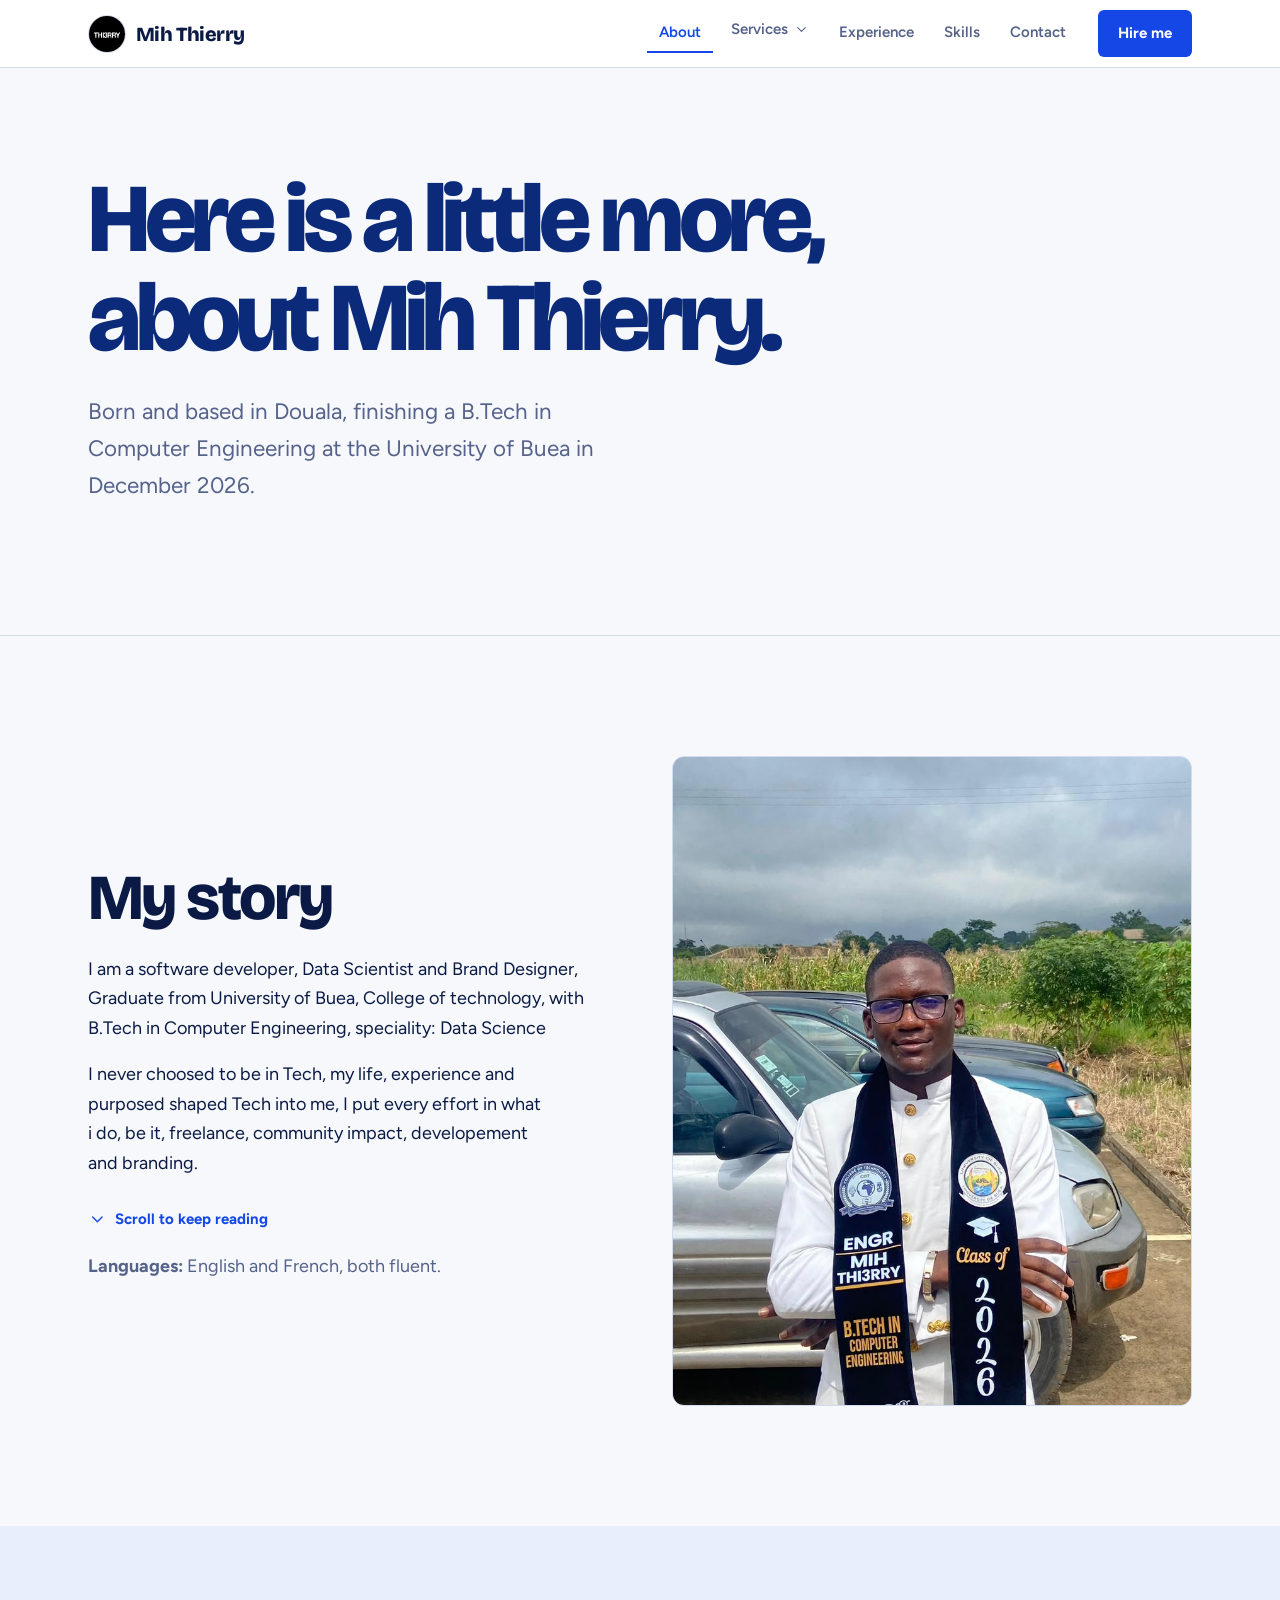
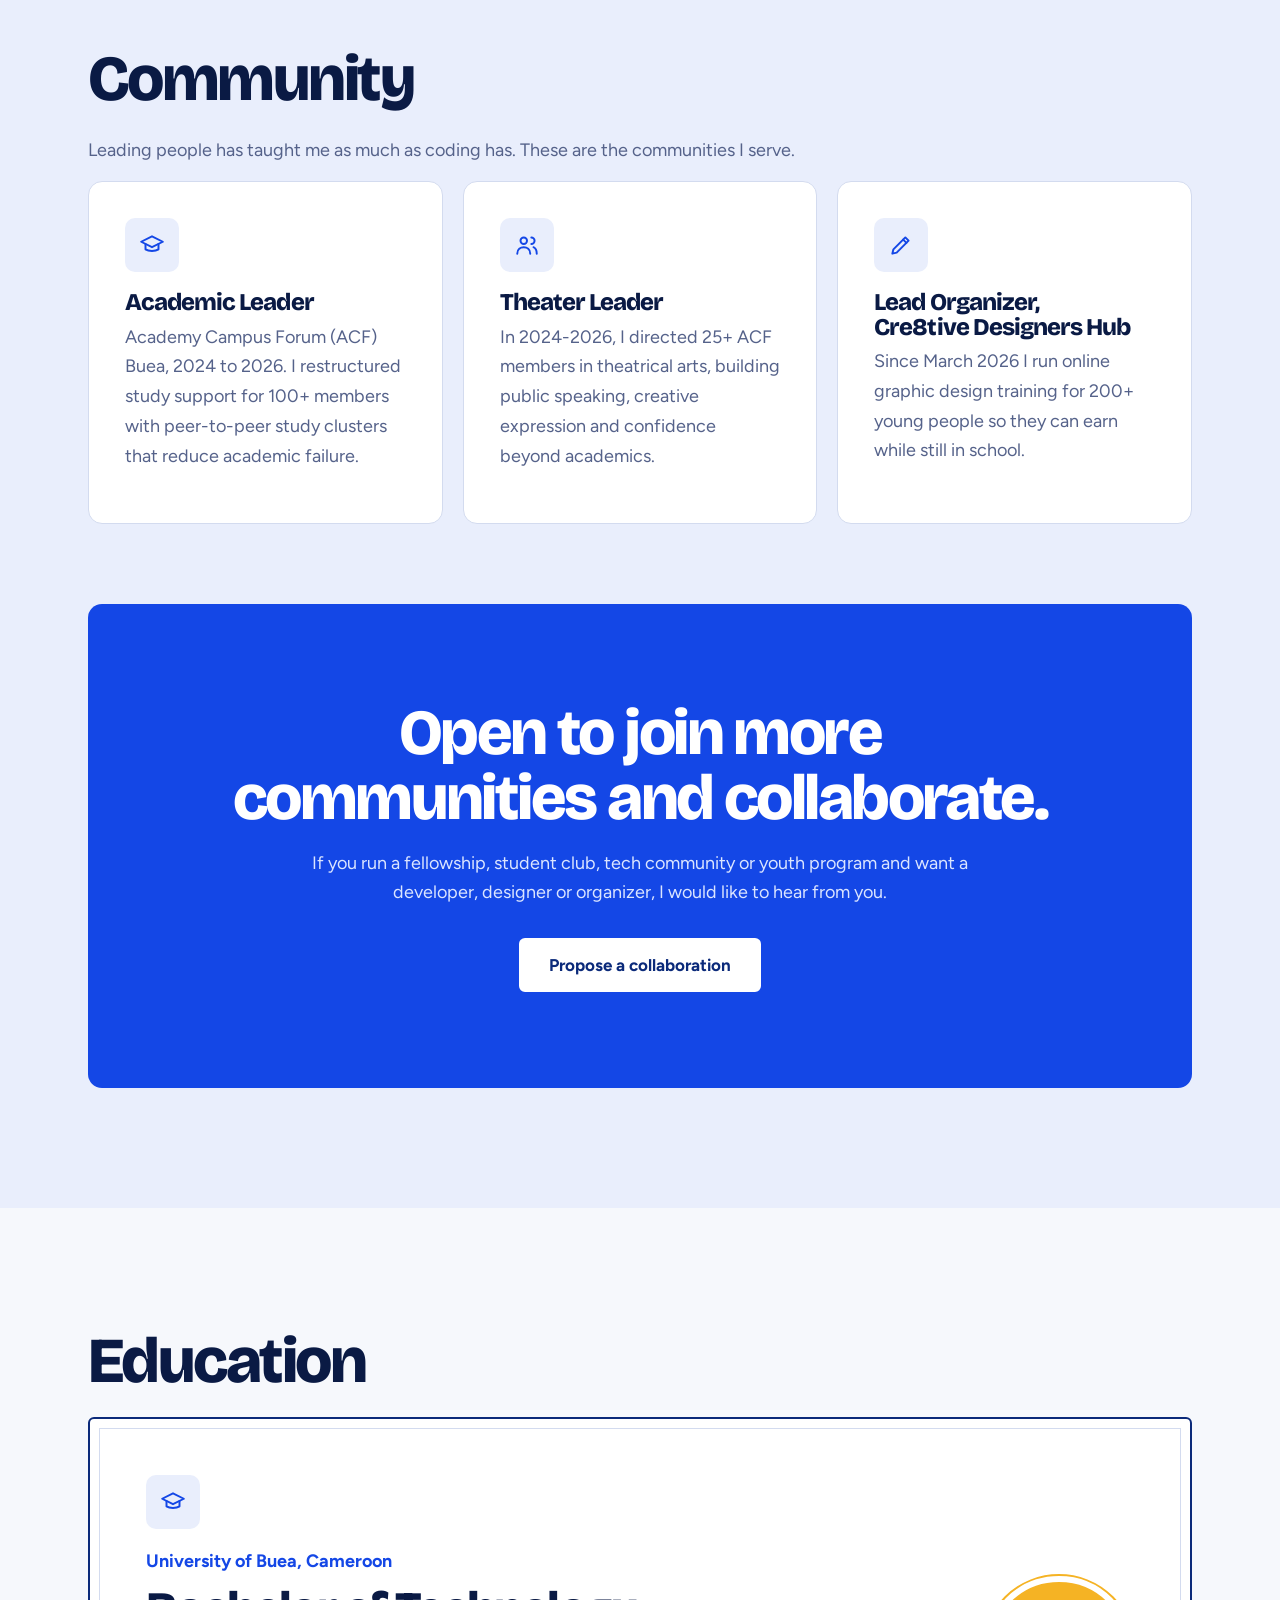
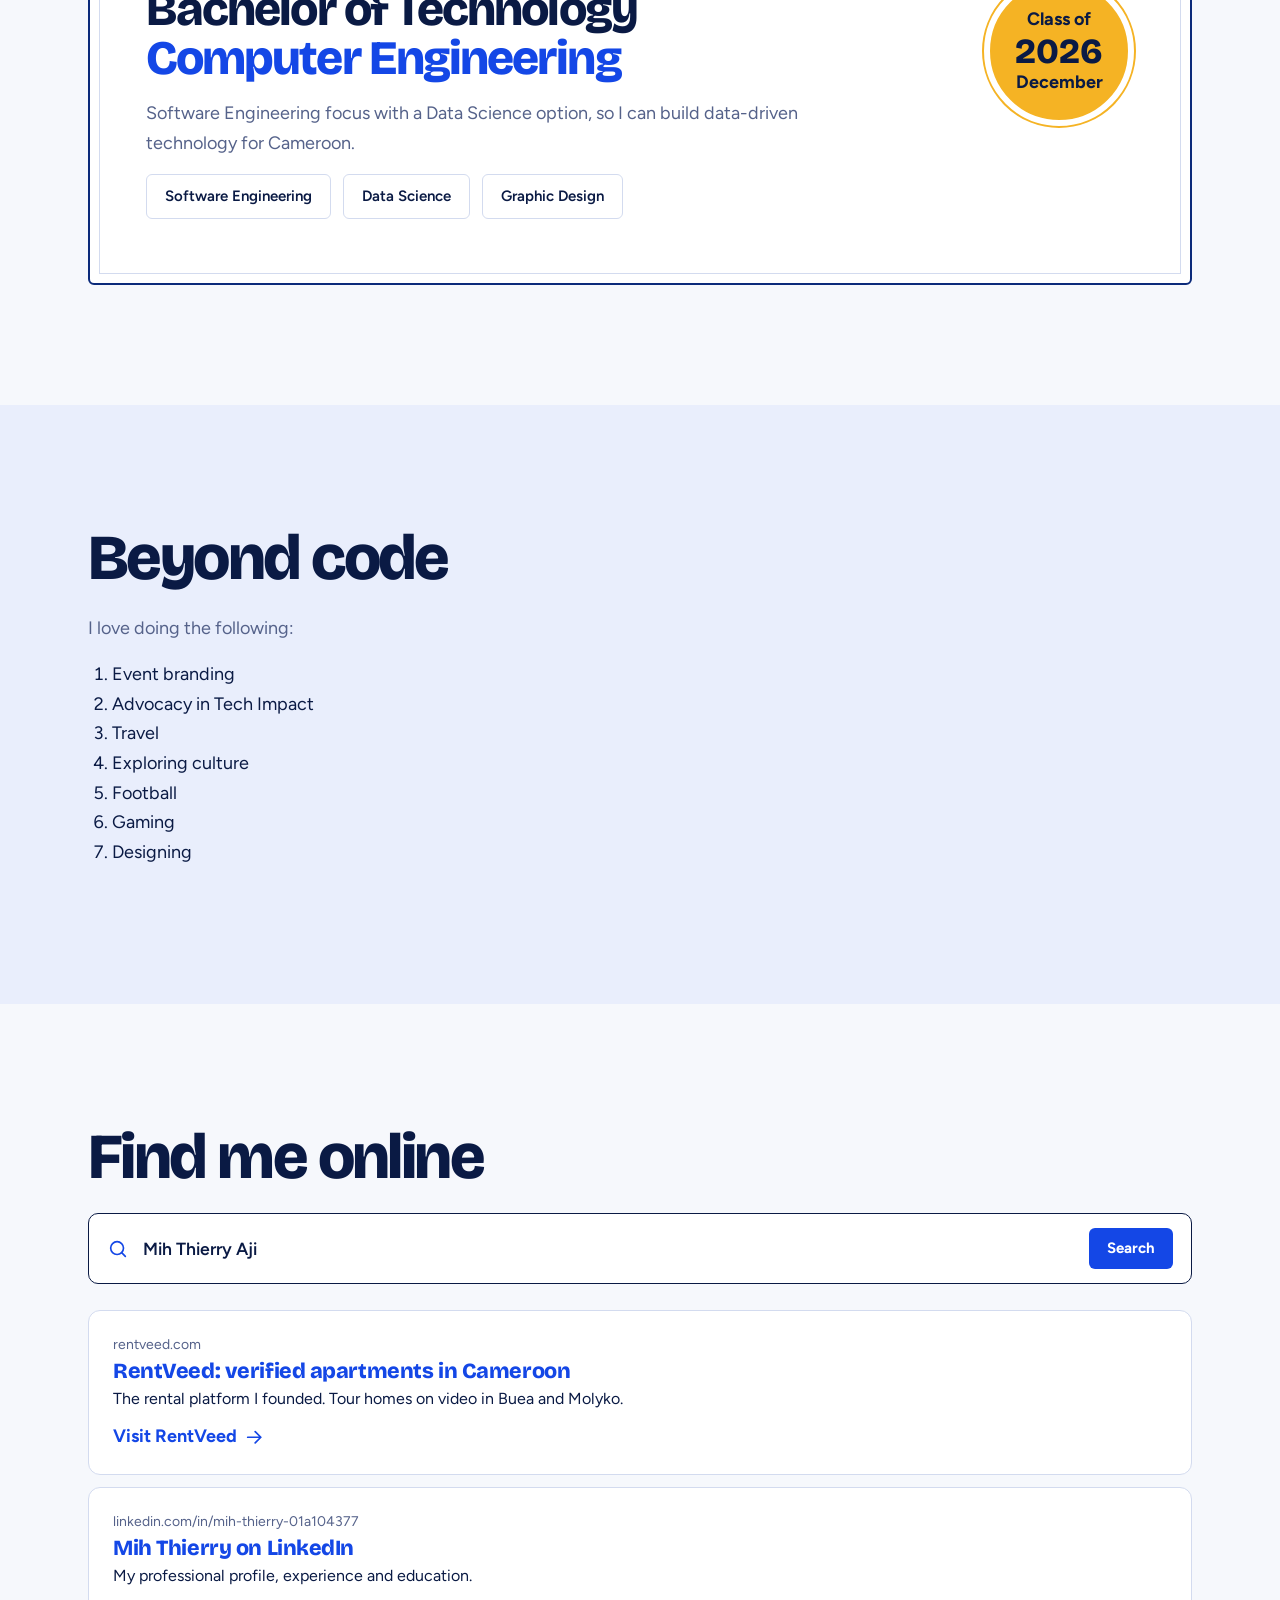
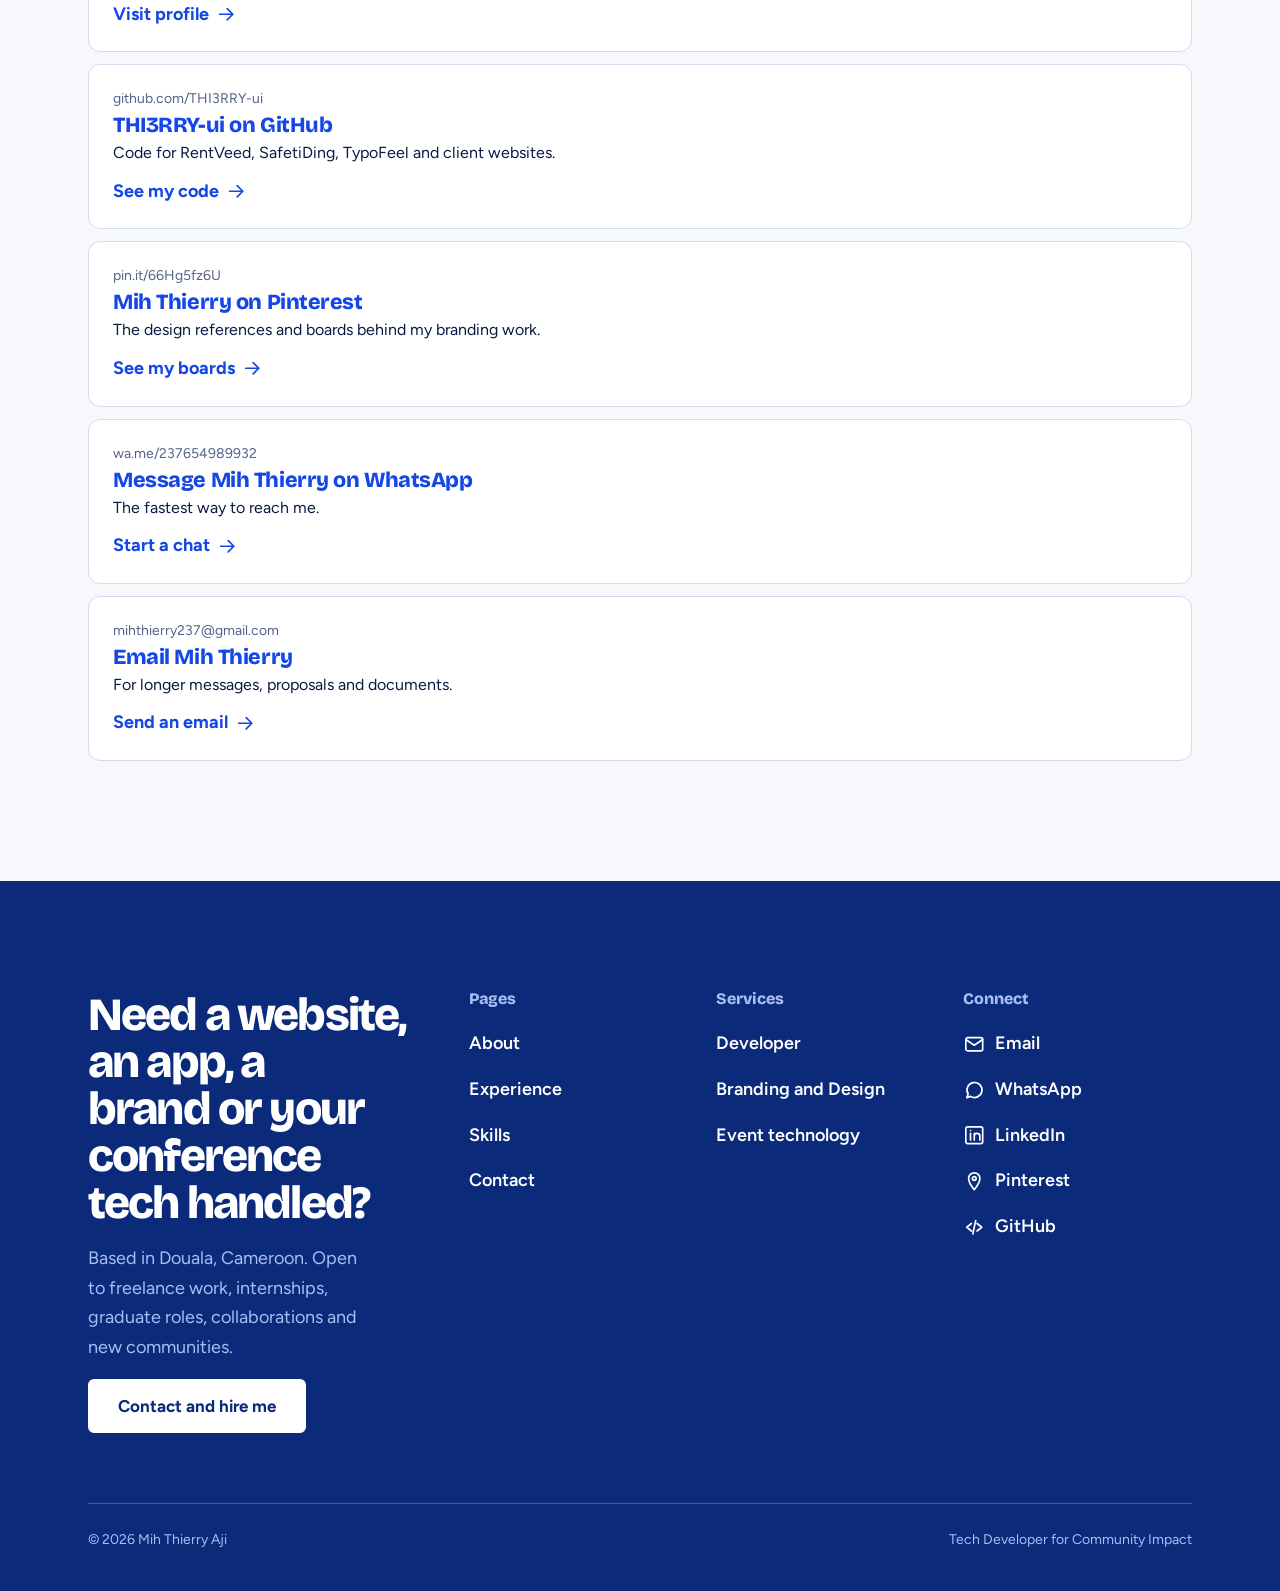
==== about.html @ f226b938 "Initial portfolio" ====
<!doctype html>
<html lang="en">
  <head>
    <meta charset="utf-8" />
    <meta name="viewport" content="width=device-width,initial-scale=1" />
    <title>About | Mih Thierry</title>
    <meta
      name="description"
      content="Software developer and Data Science graduate in Douala, Cameroon, building apps, AI and design for local problems."
    />
    <link rel="preconnect" href="https://fonts.googleapis.com" />
    <link rel="preconnect" href="https://fonts.gstatic.com" crossorigin />
    <link
      href="https://fonts.googleapis.com/css2?family=Bricolage+Grotesque:opsz,wght@12..96,800&family=Figtree:wght@400;500;600;700&display=swap"
      rel="stylesheet"
    />
    <script>
      function fb(i) {
        var k = +(i.dataset.k || 0),
          X = ["png", "webp", "jpeg"];
        if (k < 3) {
          i.dataset.k = k + 1;
          i.src = i.src.replace(/\.[a-z]+$/i, "." + X[k]);
        } else i.remove();
      }
    </script>
    <link rel="stylesheet" href="css/style.css" />
  </head>
  <body data-page="about">
    <div id="site-header"></div>
    <main>
      <header class="hero s">
        <div class="w">
          <h1>Here is a little more, about Mih Thierry.</h1>
          <p>
            Born and based in Douala, finishing a B.Tech in Computer Engineering at the University
            of Buea in December 2026.
          </p>
        </div>
      </header>
      <section id="story">
        <div class="w two">
          <div>
            <h2>My story</h2>
            <div class="story">
              <p>
                I am a software developer, Data Scientist and Brand Designer, Graduate from University of Buea,
                College of technology, with B.Tech in Computer Engineering, speciality: Data Science
              </p>
              <p>
                I never choosed to be in Tech, my life, experience and purposed shaped Tech into me, I put every effort in what i do,
                be it, freelance, community impact, developement and branding.
              </p>
              <p>
                Ive worked closely with companies for freelancing like Lion Force Investment Company, Africsis, Zepstra etc, and 
                this companies have shaped my experience in the fields i operate in.
              </p>
              <p>
                Outside code, I build impact, and help communities be better
              </p>
            </div>
            <div class="hint" id="storyHint">
              <svg class="ic" aria-hidden="true"><use href="#i-down" /></svg>
              Scroll to keep reading
            </div>
            <p style="margin-top: 20px">
              <b>Languages:</b>
              English and French, both fluent.
            </p>
          </div>
          <figure class="fig t" data-alt="Portrait of Thierry">
            <img src="images/about-portrait.jpg" alt="Portrait of Thierry" onerror="fb(this)" />
          </figure>
        </div>
      </section>
      <section id="community" class="grey">
        <div class="w">
          <h2>Community</h2>
          <p>
            Leading people has taught me as much as coding has. These are the communities I serve.
          </p>
          <div class="cards">
            <div class="card">
              <span class="ib">
                <svg class="ic" aria-hidden="true"><use href="#i-cap" /></svg>
              </span>
              <h3>Academic Leader</h3>
              <p>
                Academy Campus Forum (ACF) Buea, 2024 to 2026. I restructured study support for 100+
                members with peer-to-peer study clusters that reduce academic failure.
              </p>
            </div>
            <div class="card">
              <span class="ib">
                <svg class="ic" aria-hidden="true"><use href="#i-users" /></svg>
              </span>
              <h3>Theater Leader</h3>
              <p>
                In 2024-2026, I directed 25+ ACF members in theatrical arts, building public speaking, creative
                expression and confidence beyond academics.
              </p>
            </div>
            <div class="card">
              <span class="ib">
                <svg class="ic" aria-hidden="true"><use href="#i-pen" /></svg>
              </span>
              <h3>Lead Organizer, Cre8tive Designers Hub</h3>
              <p>
                Since March 2026 I run online graphic design training for 200+ young people so they
                can earn while still in school.
              </p>
            </div>
          </div>
          <div class="two" style="margin-top: 40px">
            
          </div>
          <div class="cta" style="margin-top: 40px">
            <h2>Open to join more communities and collaborate.</h2>
            <p>
              If you run a fellowship, student club, tech community or youth program and want a
              developer, designer or organizer, I would like to hear from you.
            </p>
            <a class="btn" href="contact.html">Propose a collaboration</a>
          </div>
        </div>
      </section>
      <section id="education">
        <div class="w">
          <h2>Education</h2>
          <div class="cert">
            <div>
              <span class="ib">
                <svg class="ic" aria-hidden="true"><use href="#i-cap" /></svg>
              </span>
              <p class="cl">University of Buea, Cameroon</p>
              <h3>Bachelor of Technology</h3>
              <h3 class="sub">Computer Engineering</h3>
              <p>
                Software Engineering focus with a Data Science option, so I can build data-driven
                technology for Cameroon.
              </p>
              <div class="tags">
                <span>Software Engineering</span>
                <span>Data Science</span>
                <span>Graphic Design</span>
              </div>
            </div>
            <div class="seal">
              <span>
                Class of
                <b>2026</b>
                December
              </span>
            </div>
          </div>
        </div>
      </section>
      <section id="beyond" class="grey">
        <div class="w">
          <h2>Beyond code</h2>
          <p style="margin-top: 24px"> I love doing the following: 
            <ol style="margin-top: 12px">
              <li style="margin-left: 24px">Event branding</li>
              <li style="margin-left: 24px">Advocacy in Tech Impact</li>
              <li style="margin-left: 24px">Travel</li>
              <li style="margin-left: 24px">Exploring culture</li>
              <li style="margin-left: 24px">Football</li>
              <li style="margin-left: 24px">Gaming</li>
              <li style="margin-left: 24px">Designing</li>
            </ol>
          </p>
        </div>
      </section>
      <section id="online">
        <div class="w">
          <h2>Find me online</h2>
          <div class="sbar">
            <svg class="ic" aria-hidden="true"><use href="#i-search" /></svg>
            <span>Mih Thierry Aji</span>
            <b>Search</b>
          </div>
          <div class="results">
            <a class="res" href="https://rentveed.com" target="_blank" rel="noopener">
              <span class="rl">rentveed.com</span>
              <span class="rt">RentVeed: verified apartments in Cameroon</span>
              <span class="rd">
                The rental platform I founded. Tour homes on video in Buea and Molyko.
              </span>
              <span class="more">
                Visit RentVeed
                <svg class="ic" aria-hidden="true"><use href="#i-arrow" /></svg>
              </span>
            </a>
            <a
              class="res"
              href="https://www.linkedin.com/in/mih-thierry-01a104377"
              target="_blank"
              rel="noopener"
            >
              <span class="rl">linkedin.com/in/mih-thierry-01a104377</span>
              <span class="rt">Mih Thierry on LinkedIn</span>
              <span class="rd">My professional profile, experience and education.</span>
              <span class="more">
                Visit profile
                <svg class="ic" aria-hidden="true"><use href="#i-arrow" /></svg>
              </span>
            </a>
            <a class="res" href="https://github.com/THI3RRY-ui" target="_blank" rel="noopener">
              <span class="rl">github.com/THI3RRY-ui</span>
              <span class="rt">THI3RRY-ui on GitHub</span>
              <span class="rd">Code for RentVeed, SafetiDing, TypoFeel and client websites.</span>
              <span class="more">
                See my code
                <svg class="ic" aria-hidden="true"><use href="#i-arrow" /></svg>
              </span>
            </a>
            <a class="res" href="https://pin.it/66Hg5fz6U" target="_blank" rel="noopener">
              <span class="rl">pin.it/66Hg5fz6U</span>
              <span class="rt">Mih Thierry on Pinterest</span>
              <span class="rd">The design references and boards behind my branding work.</span>
              <span class="more">
                See my boards
                <svg class="ic" aria-hidden="true"><use href="#i-arrow" /></svg>
              </span>
            </a>
            <a class="res" href="https://wa.me/237654989932" target="_blank" rel="noopener">
              <span class="rl">wa.me/237654989932</span>
              <span class="rt">Message Mih Thierry on WhatsApp</span>
              <span class="rd">The fastest way to reach me.</span>
              <span class="more">
                Start a chat
                <svg class="ic" aria-hidden="true"><use href="#i-arrow" /></svg>
              </span>
            </a>
            <a class="res" href="mailto:mihthierry237@gmail.com">
              <span class="rl">mihthierry237@gmail.com</span>
              <span class="rt">Email Mih Thierry</span>
              <span class="rd">For longer messages, proposals and documents.</span>
              <span class="more">
                Send an email
                <svg class="ic" aria-hidden="true"><use href="#i-arrow" /></svg>
              </span>
            </a>
          </div>
        </div>
      </section>
    </main>
    <div id="site-footer"></div>
    <script src="js/layout.js"></script>
    <script src="js/main.js"></script>
  </body>
</html>
---- css/style.css ----
/* ===== Colors: change the whole site here ===== */
:root {
  --bg: #f6f8fc;
  --ink: #0a1a44;
  --mut: #55628a;
  --blue: #1447e6;
  --deep: #0b2a7a;
  --tint: #e9eefc;
  --line: #d3dbef;
  --amb: #f5b324;
}


/* ===== Reset and base ===== */
* {
  box-sizing: border-box;
  margin: 0;
  padding: 0;
}
html {
  scroll-behavior: smooth;
}
body {
  font:
    18px/1.65 Figtree,
    system-ui,
    sans-serif;
  color: var(--ink);
  background: var(--bg);
  -webkit-font-smoothing: antialiased;
  overflow-x: hidden;
}
h1,
h2,
h3 {
  font-family: "Bricolage Grotesque", system-ui, sans-serif;
  font-weight: 800;
  letter-spacing: -0.04em;
  line-height: 1.02;
}
a {
  color: inherit;
}
.w {
  max-width: 1160px;
  margin: auto;
  padding: 0 28px;
}
section {
  padding: 120px 0;
}
p {
  color: var(--mut);
  max-width: 60ch;
  margin-bottom: 16px;
}
h1 {
  font-size: clamp(3rem, 8vw, 6.8rem);
}
h2 {
  font-size: clamp(2.2rem, 5vw, 4rem);
  margin-bottom: 24px;
}
h3 {
  font-size: 1.5rem;
  margin-bottom: 8px;
}
/* ===== Navigation and mobile menu ===== */
nav.top {
  position: fixed;
  top: 0;
  left: 0;
  right: 0;
  z-index: 50;
  height: 68px;
  background: #fff;
  border-bottom: 1px solid var(--line);
}
nav.top .w {
  display: flex;
  align-items: center;
  height: 68px;
  gap: 8px;
}
nav.top .me {
  font: 800 20px "Bricolage Grotesque";
  letter-spacing: -0.03em;
  text-decoration: none;
  margin-right: auto;
}
.dl {
  display: flex;
  gap: 6px;
}
nav.top a.l {
  text-decoration: none;
  font-size: 15px;
  font-weight: 600;
  color: var(--mut);
  padding: 6px 12px;
  border-bottom: 2px solid transparent;
  transition:
    color 0.2s,
    border-color 0.2s;
}
nav.top a.l:hover,
nav.top a.on {
  color: var(--blue);
  border-color: var(--blue);
}
.pill {
  background: var(--blue);
  color: #fff;
  text-decoration: none;
  font-weight: 700;
  font-size: 15px;
  padding: 11px 20px;
  border-radius: 6px;
  margin-left: 12px;
  transition: background 0.2s;
}
.pill:hover {
  background: var(--deep);
}
#mb {
  display: none;
  width: 48px;
  height: 48px;
  border: 1.5px solid var(--ink);
  border-radius: 8px;
  background: none;
  position: relative;
  cursor: pointer;
}
#mb i,
#mb i:before,
#mb i:after {
  position: absolute;
  height: 2px;
  background: var(--ink);
  transition:
    transform 0.25s,
    top 0.25s,
    background 0.25s;
}
#mb i {
  left: 12px;
  right: 12px;
  top: 22px;
}
#mb i:before,
#mb i:after {
  content: "";
  left: 0;
  right: 0;
}
#mb i:before {
  top: -7px;
}
#mb i:after {
  top: 7px;
}
nav.top.open #mb i {
  background: transparent;
}
nav.top.open #mb i:before {
  top: 0;
  transform: rotate(45deg);
}
nav.top.open #mb i:after {
  top: 0;
  transform: rotate(-45deg);
}
.dl .m {
  display: none;
}
/* ===== Hero and page headers ===== */
.hero {
  padding: 150px 0 80px;
  border-bottom: 1px solid var(--line);
}
.hero.s {
  padding: 170px 0 80px;
}
.hero h1 {
  color: var(--deep);
}
.hero p {
  font-size: clamp(1.15rem, 2vw, 1.4rem);
  margin: 26px 0 34px;
  max-width: 40ch;
}
.hero h1,
.hero p,
.hero .acts {
  animation: in 1s cubic-bezier(0.16, 1, 0.3, 1) both;
}
.hero p,
.hero .acts {
  animation-delay: 0.2s;
}
.hero.h h1 {
  animation: none;
}
@keyframes in {
  from {
    opacity: 0;
    transform: translateY(34px);
  }
}
.hero .g {
  display: grid;
  grid-template-columns: 1.25fr 0.75fr;
  gap: 70px;
  align-items: center;
}
.ln {
  display: block;
  overflow: hidden;
  padding-bottom: 0.08em;
}
.ln > span {
  display: block;
  animation: ln 1.1s cubic-bezier(0.16, 1, 0.3, 1) both;
}
.ln:nth-child(2) > span {
  animation-delay: 0.12s;
}
.ln:nth-child(3) > span {
  animation-delay: 0.24s;
}
@keyframes ln {
  from {
    transform: translateY(105%);
  }
}
.pf {
  position: relative;
}
/* ===== Home portrait ===== */
.pf:before {
  content: "";
  position: absolute;
  left: 28px;
  top: 28px;
  right: -28px;
  bottom: -28px;
  background: var(--blue);
  border-radius: 12px;
}
.pf /* ===== Image slots and placeholders ===== */
.fig {
  position: relative;
  z-index: 1;
}
.hf {
  display: grid;
  grid-template-columns: repeat(3, 1fr);
  gap: 30px;
  margin-top: 80px;
  padding-top: 28px;
  border-top: 1px solid var(--line);
}
.hf b {
  display: block;
  font-size: 14px;
  color: var(--blue);
  margin-bottom: 2px;
}
.acts {
  display: flex;
  gap: 12px;
  flex-wrap: wrap;
}
/* ===== Buttons ===== */
.btn {
  display: inline-block;
  padding: 15px 28px;
  border-radius: 6px;
  font: 700 17px Figtree;
  text-decoration: none;
  background: var(--blue);
  color: #fff;
  border: 2px solid var(--blue);
  cursor: pointer;
  transition:
    background 0.2s,
    color 0.2s,
    transform 0.2s;
}
.btn:hover {
  background: var(--deep);
  border-color: var(--deep);
  transform: translateY(-3px);
}
.btn.o {
  background: none;
  color: var(--blue);
}
.btn.o:hover {
  background: var(--blue);
  color: #fff;
}
.dark {
  background: var(--deep);
  color: #fff;
}
.dark p {
  color: #a9bdf5;
}
.grey {
  background: var(--tint);
}
/* ===== Home: statement that lights up while scrolling ===== */
.say {
  font: 800 clamp(1.5rem, 4.6vw, 3rem)/1.12 "Bricolage Grotesque";
  letter-spacing: -0.025em;
  max-width: 19em;
  color: var(--ink);
}
.say span {
  color: #c3cbe0;
  transition: color 0.35s;
}
.say span.on {
  color: var(--ink);
}
/* ===== Home: stacked project panels ===== */
.stk .pc {
  position: sticky;
  top: 96px;
  display: grid;
  grid-template-columns: 1.1fr 0.9fr;
  gap: 40px;
  align-items: center;
  min-height: 540px;
  padding: 56px;
  border-radius: 14px;
  margin-bottom: 28px;
  background: var(--bgc);
  color: var(--fg);
}
.pc:nth-child(2) {
  top: 116px;
}
.pc:nth-child(3) {
  top: 136px;
}
.pc h2 {
  font-size: clamp(2.8rem, 6vw, 5rem);
}
.pc p {
  color: inherit;
  opacity: 0.9;
}
.c0 {
  --bgc: var(--blue);
  --fg: #fff;
}
.c1 {
  --bgc: var(--deep);
  --fg: #fff;
}
.c2 {
  --bgc: #fff;
  --fg: var(--ink);
  border: 1px solid var(--line);
}
.c0 .btn,
.c1 .btn {
  background: #fff;
  color: var(--deep);
  border-color: #fff;
}
.c0 .btn:hover,
.c1 .btn:hover {
  background: var(--amb);
  border-color: var(--amb);
  color: var(--ink);
}
/* ===== Home: What I do tiles ===== */
.bento {
  display: grid;
  grid-template-columns: repeat(4, 1fr);
  gap: 16px;
}
.bc {
  border-radius: 14px;
  padding: 34px;
  background: #fff;
  border: 1px solid var(--line);
  transition:
    background 0.3s,
    color 0.3s,
    border-color 0.3s;
}
.bc p {
  transition: color 0.3s;
}
.bc.big {
  grid-column: span 2;
  grid-row: span 2;
  background: var(--deep);
  color: #fff;
  border-color: var(--deep);
}
.bc.big p {
  color: #a9bdf5;
}
.bc.big h3 {
  font-size: 2.6rem;
}
.w2 {
  grid-column: span 2;
}
.bc.wide {
  grid-column: span 4;
  background: var(--tint);
}
/* ===== Numbers and call to action ===== */
.nums {
  display: grid;
  grid-template-columns: repeat(auto-fit, minmax(200px, 1fr));
  gap: 40px;
}
.nums b {
  display: block;
  font: 800 clamp(3.2rem, 7vw, 5.6rem)/1 "Bricolage Grotesque";
  letter-spacing: -0.05em;
}
.cta {
  background: var(--blue);
  color: #fff;
  border-radius: 14px;
  padding: 96px 40px;
  text-align: center;
}
.cta h2 {
  max-width: 14em;
  margin: 0 auto 18px;
}
.cta p {
  margin: 0 auto 30px;
  color: #dbe5ff;
}
.cta .btn {
  background: #fff;
  color: var(--deep);
  border-color: #fff;
}
.cta .btn:hover {
  background: var(--amb);
  border-color: var(--amb);
  color: var(--ink);
}
.fig {
  position: relative;
  overflow: hidden;
  border-radius: 12px;
  background: var(--tint);
  border: 1px solid var(--line);
  aspect-ratio: 40/20;
  display: flex;
  align-items: center;
  justify-content: center;
  text-align: center;
  padding: 20px;
}
.fig:after {
  content: attr(data-alt);
  color: var(--blue);
  font-weight: 600;
  font-size: 15px;
  max-width: 26ch;
  line-height: 1.4;
}
.fig img {
  position: absolute;
  inset: 0;
  width: 100%;
  height: 100%;
  object-fit: cover;
  z-index: 1;
}
.fig.p {
  aspect-ratio: 15/27;
  max-width: 230px;
  margin: auto;
  border: 6px solid var(--deep);
  border-radius: 30px;
}
.fig.sq {
  aspect-ratio: 1;
}
.fig.t {
  aspect-ratio: 4/5;
}
/* ===== Cards and layouts ===== */
.gal {
  display: grid;
  gap: 20px;
  grid-template-columns: repeat(auto-fit, minmax(280px, 1fr));
  align-items: center;
}
.cards {
  display: grid;
  grid-template-columns: repeat(auto-fit, minmax(280px, 1fr));
  gap: 20px;
}
.card {
  background: #fff;
  border: 1px solid var(--line);
  border-radius: 14px;
  padding: 36px;
  transition:
    border-color 0.25s,
    transform 0.25s;
}
.card:hover {
  border-color: var(--blue);
  transform: translateY(-5px);
}
.card.d {
  background: var(--deep);
  color: #fff;
  border-color: var(--deep);
}
.card.d p {
  color: #a9bdf5;
}
.two {
  display: grid;
  grid-template-columns: 1fr 1fr;
  gap: 64px;
  align-items: center;
}
/* ===== Developer page list and filters ===== */
.list a {
  display: flex;
  justify-content: space-between;
  align-items: baseline;
  gap: 20px;
  padding: 30px 0;
  border-top: 1px solid var(--line);
  text-decoration: none;
  transition:
    padding 0.35s,
    color 0.25s;
}
.list a:last-child {
  border-bottom: 1px solid var(--line);
}
.list a:hover {
  padding-left: 18px;
  color: var(--blue);
}
.list h3 {
  font-size: clamp(1.7rem, 3.6vw, 2.7rem);
  margin: 0;
}
.list span {
  color: var(--mut);
  font-weight: 600;
  white-space: nowrap;
}
.chips {
  display: flex;
  gap: 8px;
  flex-wrap: wrap;
  margin-bottom: 30px;
}
.chips button {
  font: 700 15px Figtree;
  padding: 10px 20px;
  border-radius: 6px;
  border: 1.5px solid var(--ink);
  background: none;
  color: var(--ink);
  cursor: pointer;
}
.chips button.on {
  background: var(--ink);
  color: #fff;
}
/* ===== Project pages: facts, tags and lists ===== */
.facts {
  display: grid;
  grid-template-columns: repeat(auto-fit, minmax(220px, 1fr));
  gap: 40px;
  border-top: 1px solid var(--line);
  padding-top: 36px;
}
.facts b {
  display: block;
  font-size: 14px;
  color: var(--blue);
  margin-bottom: 4px;
}
.tags span {
  display: inline-block;
  margin: 0 8px 8px 0;
  padding: 9px 18px;
  border-radius: 6px;
  background: #fff;
  border: 1px solid var(--line);
  font-weight: 600;
  font-size: 15px;
}
ul.pts {
  list-style: none;
}
ul.pts li {
  padding: 18px 0 18px 36px;
  border-top: 1px solid var(--line);
  position: relative;
  font-size: 1.1rem;
}
ul.pts li:before {
  content: "";
  position: absolute;
  left: 0;
  top: 30px;
  width: 16px;
  height: 4px;
  background: var(--blue);
}
.tl div {
  padding: 26px 0;
  border-top: 1px solid var(--line);
  color: var(--mut);
}
.tl b {
  display: block;
  color: var(--ink);
  font-size: 1.25rem;
  letter-spacing: -0.02em;
}
/* ===== Forms and TypoFeel demo ===== */
input,
textarea,
select {
  width: 100%;
  font: 18px Figtree;
  padding: 17px 20px;
  border: 1.5px solid var(--line);
  border-radius: 8px;
  background: #fff;
  margin-bottom: 14px;
  color: var(--ink);
}
input:focus,
textarea:focus,
a:focus-visible,
button:focus-visible {
  outline: 3px solid var(--blue);
  outline-offset: 3px;
}
.rh {
  display: flex;
  gap: 4px;
  align-items: flex-end;
  height: 110px;
}
.rh i {
  flex: 1;
  background: var(--blue);
  min-height: 4px;
  transition: height 0.15s;
}
/* ===== Next project and footer ===== */
.next {
  display: block;
  text-decoration: none;
  padding: 110px 0;
  background: var(--deep);
  color: #fff;
}
.next small {
  color: #a9bdf5;
  font-weight: 600;
}
.next h2 {
  margin: 8px 0 0;
  transition: padding 0.35s;
}
.next:hover h2 {
  padding-left: 22px;
}
footer {
  background: var(--deep);
  color: #a9bdf5;
  padding: 100px 0 50px;
}
footer h2 {
  color: #fff;
  max-width: 14em;
}
footer p {
  color: #a9bdf5;
}
footer .ln {
  display: flex;
  gap: 28px;
  flex-wrap: wrap;
  margin: 30px 0 60px;
  overflow: visible;
}
footer a {
  color: #fff;
  font-weight: 700;
  text-decoration: none;
  border-bottom: 2px solid transparent;
}
footer a:hover {
  border-color: var(--amb);
}
footer small {
  font-size: 14px;
}
@media (max-width: 860px) {
  section {
    padding: 80px 0;
  }
  .hero .g,
  .two,
  .stk .pc {
    grid-template-columns: 1fr;
  }
  .stk .pc {
    position: relative;
    top: 0 !important;
    padding: 34px;
    min-height: 0;
  }
  .bento {
    grid-template-columns: 1fr;
  }
  .bc.big,
  .w2,
  .bc.wide {
    grid-column: auto;
    grid-row: auto;
  }
  .hf {
    grid-template-columns: 1fr;
  }
  .pf {
    margin-right: 28px;
  }
  .two {
    gap: 40px;
  }
  body {
    font-size: 17px;
  }
}
@media (prefers-reduced-motion: reduce) {
  * {
    animation: none !important;
    transition: none !important;
  }
  html {
    scroll-behavior: auto;
  }
}

/* ===== Icons, social cards and forms ===== */
.ic {
  width: 1.25em;
  height: 1.25em;
  stroke: currentColor;
  fill: none;
  stroke-width: 1.8;
  stroke-linecap: round;
  stroke-linejoin: round;
  vertical-align: -0.25em;
  flex: none;
}
.btn .ic {
  margin-right: 8px;
}
.ib {
  width: 54px;
  height: 54px;
  border-radius: 10px;
  background: var(--tint);
  color: var(--blue);
  display: grid;
  place-items: center;
  margin-bottom: 18px;
  transition:
    background 0.3s,
    color 0.3s;
}
.ib .ic {
  width: 26px;
  height: 26px;
}
.bc.big .ib,
.card.d .ib {
  background: #2a4ca0;
  color: #fff;
}
a.bc,
a.card,
a.sc {
  display: block;
  text-decoration: none;
  color: inherit;
}
.more {
  display: inline-flex;
  gap: 6px;
  align-items: center;
  font-weight: 700;
  color: var(--blue);
  margin-top: 6px;
}
.bc.big .more {
  color: #fff;
}
.scs {
  display: grid;
  grid-template-columns: repeat(auto-fit, minmax(210px, 1fr));
  gap: 16px;
}
.sc {
  position: relative;
  padding: 28px;
  background: #fff;
  border: 1px solid var(--line);
  border-radius: 14px;
  transition: border-color 0.25s;
}
.sc b {
  display: block;
  font: 800 1.3rem "Bricolage Grotesque";
  letter-spacing: -0.02em;
}
.sc span:not(.ib) {
  display: block;
  color: var(--mut);
  font-size: 15px;
  line-height: 1.45;
  margin-top: 4px;
}
.sc .go {
  position: absolute;
  top: 26px;
  right: 24px;
  color: var(--blue);
  transition: transform 0.25s;
}
.fm {
  display: grid;
  gap: 0;
}
.fm .acts {
  margin-top: 6px;
}
.fm .btn {
  display: inline-flex;
  align-items: center;
}
select:invalid {
  color: var(--mut);
}
select option {
  color: var(--ink);
}
.fm .er {
  color: #b3261e;
  font-size: 15px;
  font-weight: 600;
  margin: -6px 0 14px;
}
.fm .alert {
  background: #fdecea;
  border: 1.5px solid #b3261e;
  color: #7a1712;
  border-radius: 8px;
  padding: 14px 18px;
  margin-bottom: 18px;
  font-weight: 600;
}
.fm [aria-invalid="true"] {
  border-color: #b3261e;
  background: #fffafa;
}
.fm [aria-invalid="true"]:focus {
  outline-color: #b3261e;
}
.fm .mailfb {
  margin-top: 22px;
  padding: 18px 20px;
  background: var(--tint);
  border: 1px solid var(--line);
  border-radius: 12px;
}
.fm .mailfb p {
  color: var(--ink);
  margin-bottom: 12px;
}
.fm .mailfb small {
  display: block;
  margin-top: 10px;
  color: var(--mut);
}
footer .ln a {
  display: inline-flex;
  align-items: center;
  gap: 8px;
  padding: 6px 0;
}
@media (hover: hover) {
  .bc:hover {
    background: var(--blue);
    color: #fff;
    border-color: var(--blue);
  }
  .bc:hover p,
  .bc:hover .more {
    color: #dbe5ff;
  }
  .bc:hover .ib {
    background: #3a62ee;
    color: #fff;
  }
  .sc:hover {
    border-color: var(--blue);
  }
  .sc:hover .go {
    transform: translateX(5px);
  }
}
/* ===== Responsive: tablets and phones ===== */
@media (max-width: 1040px) {
  .dl {
    display: none;
  }
  nav.top .pill {
    display: none;
  }
  #mb {
    display: block;
  }
  nav.top.open .dl {
    display: flex;
    position: absolute;
    top: 68px;
    left: 0;
    right: 0;
    flex-direction: column;
    gap: 0;
    background: #fff;
    border-bottom: 1px solid var(--line);
    padding: 6px 24px 24px;
    max-height: calc(100vh - 68px);
    overflow: auto;
  }
  nav.top.open .dl a.l {
    font-size: 19px;
    padding: 16px 4px;
    border-bottom: 1px solid var(--line);
  }
  nav.top.open .dl a.m {
    display: block;
    background: var(--blue);
    color: #fff;
    text-align: center;
    border-radius: 8px;
    margin-top: 16px;
    border: 0;
  }
}
@media (max-width: 860px) {
  .btn {
    width: 100%;
    text-align: center;
  }
  .acts {
    flex-direction: column;
  }
  .pc .btn {
    width: auto;
  }
  .sc,
  .bc,
  .card {
    padding: 24px;
  }
  .hero {
    padding-top: 120px;
  }
  .hero.s {
    padding-top: 130px;
  }
}

/* ===== Header: logo circle and services dropdown ===== */
nav.top .me {
  display: inline-flex;
  align-items: center;
  gap: 10px;
}
.logo {
  position: relative;
  width: 38px;
  height: 38px;
  border-radius: 50%;
  background: var(--tint);
  border: 1.5px solid var(--line);
  overflow: hidden;
  flex: none;
}
.logo img {
  display: block;
  width: 100%;
  height: 100%;
  object-fit: cover;
}
.dd {
  position: relative;
}
nav.top .dd > button.l {
  display: inline-flex;
  align-items: center;
  background: none;
  border: 0;
  border-bottom: 2px solid transparent;
  font: 600 15px Figtree;
  color: var(--mut);
  padding: 6px 12px;
  cursor: pointer;
  transition:
    color 0.2s,
    border-color 0.2s;
}
nav.top .dd > button.l:hover,
nav.top .dd > button.on,
nav.top .dd.open > button.l {
  color: var(--blue);
  border-color: var(--blue);
}
.dd > button .dn {
  margin: 0 0 0 6px;
  width: 1em;
  height: 1em;
  transition: transform 0.25s;
}
.dd.open > button .dn {
  transform: rotate(180deg);
}
.dd > button.btn {
  display: inline-flex;
  align-items: center;
}
.menu {
  display: none;
  position: absolute;
  top: calc(100% + 10px);
  left: 0;
  min-width: 340px;
  background: #fff;
  border: 1px solid var(--line);
  border-radius: 12px;
  padding: 8px;
  z-index: 60;
}
.dd.open .menu {
  display: block;
}
.menu a {
  display: flex;
  gap: 14px;
  align-items: flex-start;
  padding: 12px;
  border-radius: 8px;
  text-decoration: none;
  color: var(--ink);
  transition: background 0.2s;
}
.menu a:hover {
  background: var(--tint);
}
.menu .mi {
  width: 40px;
  height: 40px;
  border-radius: 8px;
  background: var(--tint);
  color: var(--blue);
  display: grid;
  place-items: center;
  flex: none;
}
.menu b {
  display: block;
  font-size: 16px;
}
.menu small {
  display: block;
  color: var(--mut);
  font-size: 14px;
  line-height: 1.4;
}
.menu a.all {
  justify-content: space-between;
  align-items: center;
  color: var(--blue);
  font-weight: 700;
  border-top: 1px solid var(--line);
  border-radius: 0 0 8px 8px;
  margin-top: 4px;
}
/* ===== About: story box that scrolls ===== */
.story {
  max-height: 15rem;
  overflow-y: auto;
  padding-right: 16px;
  scrollbar-width: thin;
  scrollbar-color: var(--blue) transparent;
}
.story::-webkit-scrollbar {
  width: 6px;
}
.story::-webkit-scrollbar-thumb {
  background: var(--blue);
  border-radius: 3px;
}
.story p {
  max-width: none;
  color: var(--ink);
}
.hint {
  display: none;
  align-items: center;
  gap: 8px;
  color: var(--blue);
  font-weight: 700;
  font-size: 15px;
  margin-top: 12px;
}
.hint.show {
  display: flex;
}
.hint .ic {
  animation: nudge 1.6s ease-in-out infinite;
}
@keyframes nudge {
  50% {
    transform: translateY(5px);
  }
}
/* ===== About: education certificate ===== */
.cert {
  display: grid;
  grid-template-columns: 1fr auto;
  gap: 40px;
  align-items: center;
  background: #fff;
  border: 2px solid var(--deep);
  outline: 1px solid var(--line);
  outline-offset: -12px;
  border-radius: 6px;
  padding: 56px;
}
.cert .cl {
  color: var(--blue);
  font-weight: 700;
  margin-bottom: 8px;
}
.cert h3 {
  font-size: clamp(2rem, 4vw, 3rem);
  margin-bottom: 0;
}
.cert h3.sub {
  color: var(--blue);
  margin-bottom: 16px;
}
.seal {
  width: 150px;
  height: 150px;
  border-radius: 50%;
  background: var(--amb);
  color: var(--ink);
  display: grid;
  place-items: center;
  text-align: center;
  font-weight: 700;
  border: 6px solid #fff;
  outline: 2px solid var(--amb);
  line-height: 1.1;
}
.seal b {
  display: block;
  font: 800 2.2rem "Bricolage Grotesque";
}
/* ===== About: find me online as search results ===== */
.sbar {
  display: flex;
  align-items: center;
  gap: 14px;
  background: #fff;
  border: 1.5px solid var(--ink);
  border-radius: 10px;
  padding: 14px 18px;
  margin-bottom: 26px;
  font-size: 1.1rem;
}
.sbar .ic {
  color: var(--blue);
}
.sbar span {
  flex: 1;
  font-weight: 600;
}
.sbar b {
  background: var(--blue);
  color: #fff;
  padding: 8px 18px;
  border-radius: 6px;
  font-size: 15px;
}
.results {
  display: grid;
  gap: 12px;
}
.res {
  display: block;
  background: #fff;
  border: 1px solid var(--line);
  border-radius: 12px;
  padding: 22px 24px;
  text-decoration: none;
  transition: border-color 0.25s;
}
.res:hover {
  border-color: var(--blue);
}
.res .rl {
  display: block;
  color: var(--mut);
  font-size: 14px;
  word-break: break-all;
}
.res .rt {
  display: block;
  color: var(--blue);
  font: 800 1.35rem "Bricolage Grotesque";
  letter-spacing: -0.02em;
  margin: 2px 0;
}
.res .rd {
  display: block;
  color: var(--ink);
  font-size: 16px;
}
.res .more {
  margin-top: 10px;
}
/* ===== Services page ===== */
.mini {
  list-style: none;
  margin: 14px 0 18px;
}
.mini li {
  position: relative;
  padding: 5px 0 5px 22px;
  color: var(--mut);
  font-size: 16px;
}
.mini li:before {
  content: "";
  position: absolute;
  left: 0;
  top: 16px;
  width: 12px;
  height: 3px;
  background: var(--blue);
}
/* ===== Skills page: draggable logo tiles ===== */
.tiles {
  display: grid;
  grid-template-columns: repeat(auto-fill, minmax(130px, 1fr));
  gap: 14px;
}
.tile {
  display: flex;
  flex-direction: column;
  align-items: center;
  gap: 12px;
  background: #fff;
  border: 1px solid var(--line);
  border-radius: 14px;
  padding: 22px 10px;
  cursor: grab;
  user-select: none;
  touch-action: pan-y;
  position: relative;
  z-index: 1;
}
.tile.drag {
  z-index: 5;
  cursor: grabbing;
  border-color: var(--blue);
}
.tile b {
  font-size: 15px;
}
.lg {
  position: relative;
  width: 60px;
  height: 60px;
  display: grid;
  place-items: center;
  border-radius: 12px;
}
.lg img {
  width: 48px;
  height: 48px;
  object-fit: contain;
  -webkit-user-drag: none;
}
.lg.nologo,
.lg.slot {
  background: var(--tint);
  color: var(--blue);
  font-weight: 800;
}
.lg.nologo:after,
.lg.slot:after {
  content: attr(data-i);
}
.lg.slot img {
  position: absolute;
  inset: 0;
  width: 100%;
  height: 100%;
  border-radius: 12px;
  z-index: 1;
}
.row {
  display: flex;
  justify-content: space-between;
  gap: 16px;
  padding: 12px 0;
  border-top: 1px solid var(--line);
}
.row span {
  color: var(--mut);
  text-align: right;
}
/* ===== Experience: journey ===== */
.jhint {
  display: inline-flex;
  align-items: center;
  gap: 10px;
  color: var(--blue);
  font-weight: 700;
  margin-bottom: 36px;
}
.jhint .ic {
  animation: nudge 1.6s ease-in-out infinite;
}
.jr {
  position: relative;
  padding-left: 48px;
}
.jl {
  position: absolute;
  left: 11px;
  top: 0;
  bottom: 0;
  width: 3px;
  background: var(--line);
}
.jl i {
  display: block;
  width: 100%;
  height: 0;
  background: var(--blue);
}
.jr ol {
  list-style: none;
}
.jr li {
  position: relative;
  padding: 0 0 46px;
  opacity: 0.3;
  transform: translateX(14px);
  transition:
    opacity 0.5s,
    transform 0.5s;
}
.jr li.on {
  opacity: 1;
  transform: none;
}
.jr li:before {
  content: "";
  position: absolute;
  left: -45px;
  top: 7px;
  width: 17px;
  height: 17px;
  border-radius: 50%;
  background: var(--bg);
  border: 3px solid var(--line);
  transition:
    border-color 0.4s,
    background 0.4s;
}
.jr li.on:before {
  border-color: var(--blue);
  background: var(--blue);
}
.jr li.yr {
  padding-bottom: 18px;
  font: 800 2.6rem/1 "Bricolage Grotesque";
  letter-spacing: -0.04em;
  color: var(--blue);
}
.jr li.yr:before {
  display: none;
}
.jd {
  font-weight: 700;
  color: var(--blue);
  font-size: 15px;
}
.jt {
  display: inline-block;
  margin-left: 10px;
  padding: 2px 10px;
  border-radius: 6px;
  background: var(--tint);
  color: var(--deep);
  font-size: 13px;
  font-weight: 700;
}
.jr h3 {
  margin: 4px 0 2px;
}
.jo {
  color: var(--mut);
  font-weight: 600;
  margin-bottom: 6px;
}
.jr li p {
  margin-bottom: 0;
}
@media (max-width: 1040px) {
  nav.top.open .dl .dd > button.l {
    width: 100%;
    justify-content: space-between;
    font-size: 19px;
    padding: 16px 4px;
    border-bottom: 1px solid var(--line);
  }
  nav.top.open .dl .menu {
    position: static;
    border: 0;
    padding: 0 0 0 8px;
    min-width: 0;
  }
  .dd {
    width: 100%;
  }
}
@media (max-width: 860px) {
  .dd.dd-hero {
    width: 100%;
  }
  .dd-hero .menu {
    position: static;
    margin-top: 10px;
    min-width: 0;
  }
  .cert {
    grid-template-columns: 1fr;
    padding: 34px 26px;
    outline-offset: -8px;
  }
  .seal {
    width: 120px;
    height: 120px;
  }
  .sbar b {
    display: none;
  }
  .row {
    flex-direction: column;
    gap: 2px;
  }
  .row span {
    text-align: left;
  }
}
@media (prefers-reduced-motion: reduce) {
  .jr li {
    opacity: 1;
    transform: none;
  }
}

/* ===== Premium polish ===== */
::selection {
  background: var(--blue);
  color: #fff;
}
html {
  scrollbar-color: var(--blue) var(--bg);
}
body {
  text-rendering: optimizeLegibility;
  font-kerning: normal;
}
h1,
h2,
h3 {
  text-wrap: balance;
}
p {
  text-wrap: pretty;
}
section[id] {
  scroll-margin-top: 72px;
}
@view-transition {
  navigation: auto;
}
::view-transition-old(root),
::view-transition-new(root) {
  animation-duration: 0.35s;
}
nav.top {
  view-transition-name: site-nav;
  transition: height 0.3s;
}
nav.top .w {
  height: 100%;
}
nav.top.scrolled {
  height: 60px;
}
.skip {
  position: absolute;
  left: 12px;
  top: -70px;
  background: var(--blue);
  color: #fff;
  padding: 10px 16px;
  border-radius: 6px;
  z-index: 100;
  text-decoration: none;
  font-weight: 700;
}
.skip:focus {
  top: 10px;
}
.hero h1 {
  font-size: clamp(3.2rem, 8.6vw, 7.8rem);
  letter-spacing: -0.055em;
}
.hero.s h1 {
  font-size: clamp(3rem, 7.6vw, 6.4rem);
}
.hero.s {
  padding-bottom: 96px;
}
.crumb {
  display: inline-flex;
  align-items: center;
  gap: 8px;
  margin-bottom: 24px;
  color: var(--blue);
  font-weight: 700;
  text-decoration: none;
}
.crumb .ic {
  transform: rotate(180deg);
  transition: transform 0.25s;
}
.crumb:hover .ic {
  transform: rotate(180deg) translateX(5px);
}
.fig {
  outline: 1px dashed #9db5f0;
  outline-offset: -10px;
}
.fig.p {
  outline: 0;
}
.nums > div {
  padding-left: 24px;
  border-left: 1px solid #3a5cb8;
}
.more .ic {
  transition: transform 0.25s;
}
a:hover .more .ic,
.more:hover .ic {
  transform: translateX(5px);
}
.chips button {
  min-height: 44px;
}
.card,
.bc,
.sc,
.res {
  transition:
    border-color 0.25s,
    background 0.3s,
    color 0.3s,
    transform 0.3s;
}
@media (hover: hover) {
  a.card:hover .ib {
    background: var(--blue);
    color: #fff;
  }
  .card:hover {
    border-color: var(--blue);
  }
}
/* ===== Footer ===== */
footer {
  padding: 110px 0 40px;
}
.fg {
  display: grid;
  grid-template-columns: 1.7fr 1fr 1fr 1.2fr;
  gap: 56px;
}
.fa h2 {
  font-size: clamp(2rem, 3.6vw, 3rem);
  margin-bottom: 18px;
  max-width: 13em;
}
.fa .btn {
  background: #fff;
  color: var(--deep);
  border-color: #fff;
}
.fa .btn:hover {
  background: var(--amb);
  border-color: var(--amb);
  color: var(--ink);
}
.fc h3 {
  font-size: 1rem;
  color: #a9bdf5;
  margin-bottom: 14px;
  letter-spacing: 0;
}
.fc a {
  display: flex;
  align-items: center;
  gap: 10px;
  padding: 8px 0;
  font-weight: 600;
  color: #fff;
  border-bottom: 0;
  transition:
    color 0.2s,
    transform 0.2s;
}
.fc a:hover {
  color: var(--amb);
  transform: translateX(4px);
}
.fb {
  display: flex;
  justify-content: space-between;
  flex-wrap: wrap;
  gap: 12px;
  margin-top: 70px;
  padding-top: 24px;
  border-top: 1px solid #3a5cb8;
}
/* ===== Mobile action bar ===== */
.dock {
  display: none;
}
@media (max-width: 1040px) {
  .fg {
    grid-template-columns: 1fr 1fr;
  }
  .fa {
    grid-column: 1/-1;
  }
}
@media (max-width: 860px) {
  body {
    padding-bottom: 84px;
  }
  body[data-page="contact"] .dock {
    display: none;
  }
  body[data-page="contact"] {
    padding-bottom: 0;
  }
  .dock {
    display: grid;
    grid-template-columns: 1fr 1fr;
    gap: 10px;
    position: fixed;
    left: 0;
    right: 0;
    bottom: 0;
    z-index: 40;
    background: #fff;
    border-top: 1px solid var(--line);
    padding: 10px 14px calc(10px + env(safe-area-inset-bottom));
  }
  .dock a {
    display: flex;
    align-items: center;
    justify-content: center;
    gap: 8px;
    padding: 14px 10px;
    border-radius: 6px;
    font-weight: 700;
    text-decoration: none;
  }
  .dock .d1 {
    background: var(--blue);
    color: #fff;
  }
  .dock .d2 {
    border: 2px solid var(--blue);
    color: var(--blue);
  }
  .fg {
    grid-template-columns: 1fr;
    gap: 36px;
  }
  footer {
    padding: 80px 0 30px;
  }
  .fb {
    margin-top: 44px;
  }
  .hero h1 {
    font-size: clamp(3rem, 13vw, 4.4rem);
  }
}
@media (prefers-reduced-motion: reduce) {
  @view-transition {
    navigation: none;
  }
}
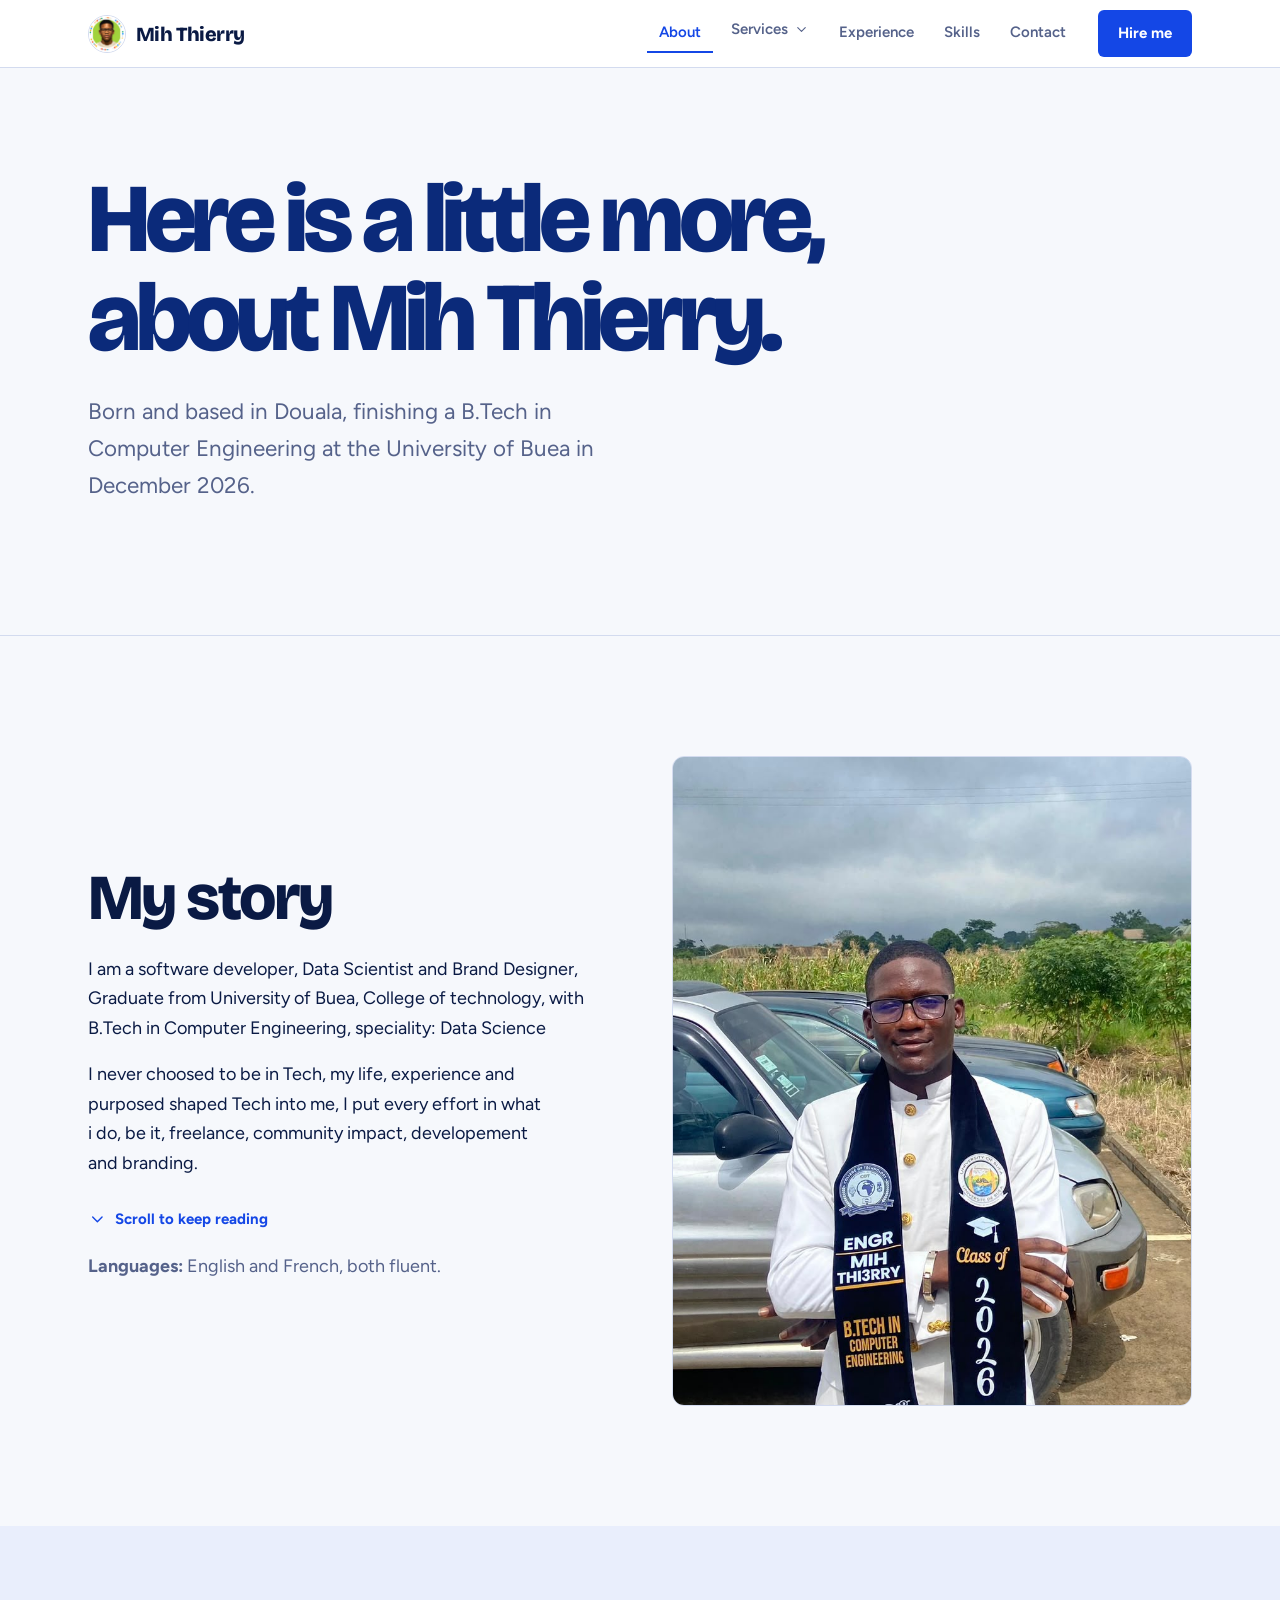
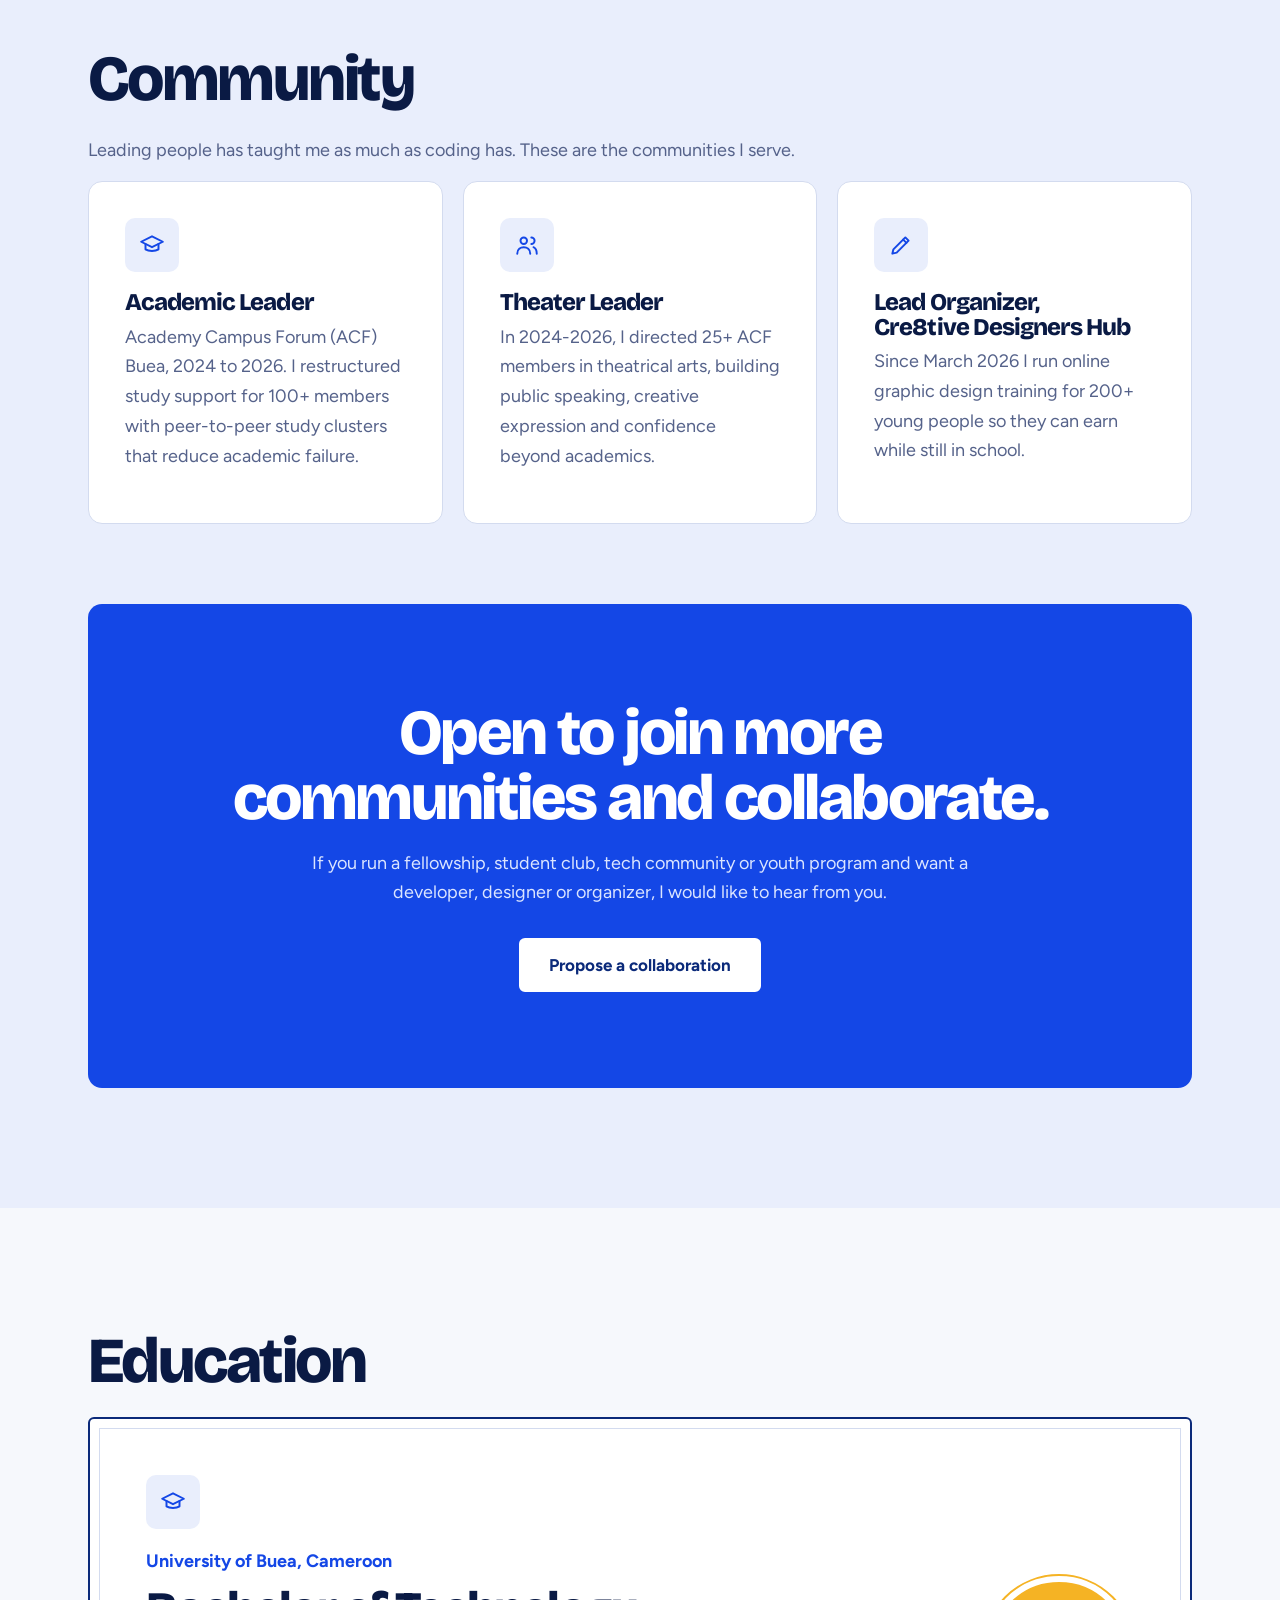
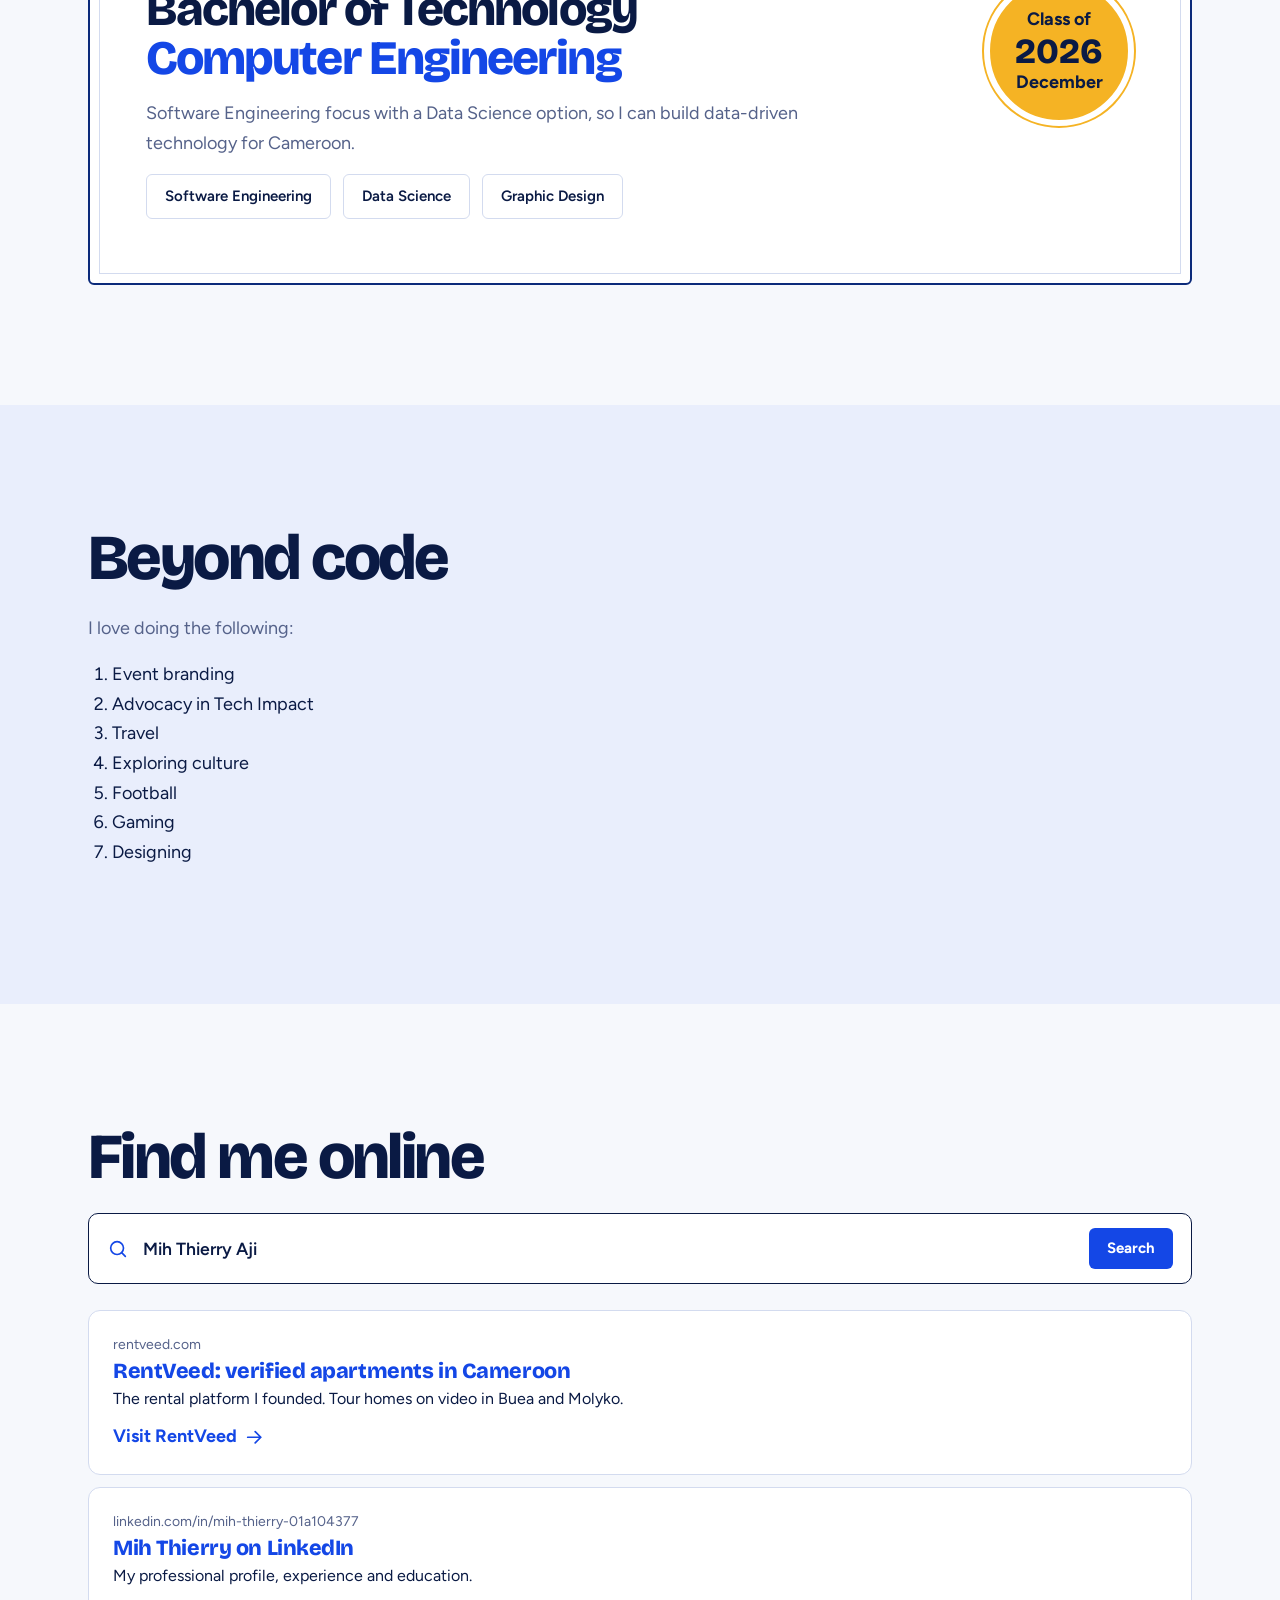
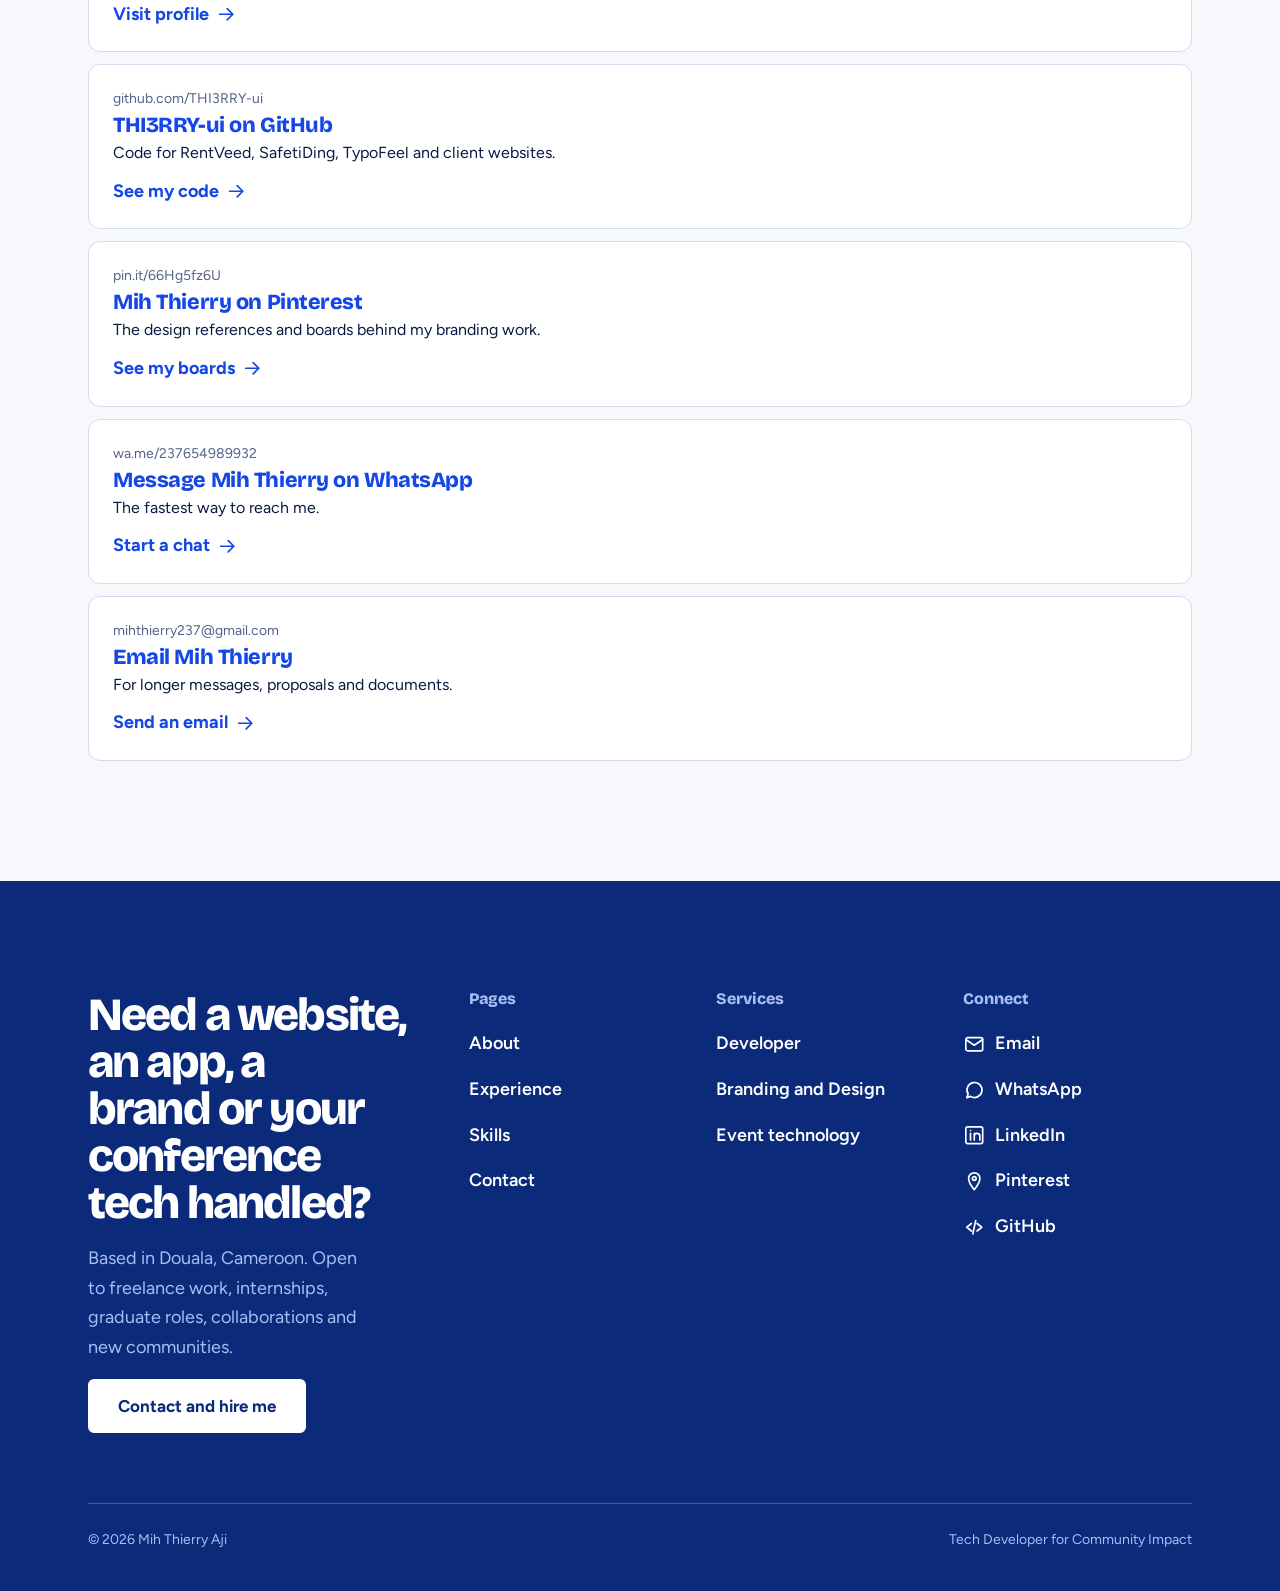
==== commit 229a9f3e: "Adding mihthierry.pages.dev to link to replace placeholder" ====
--- a/about.html
+++ b/about.html
@@ -6,7 +6,7 @@
     <title>About | Mih Thierry</title>
     <meta
       name="description"
-      content="Software developer and Data Science graduate in Douala, Cameroon, building apps, AI and design for local problems."
+      content="Mih Thierry Aji: Computer Engineering B.Tech student (Data Science) at the University of Buea, software developer and brand designer based in Douala, Cameroon."
     />
     <link rel="preconnect" href="https://fonts.googleapis.com" />
     <link rel="preconnect" href="https://fonts.gstatic.com" crossorigin />
@@ -24,6 +24,25 @@
         } else i.remove();
       }
     </script>
+    <!-- seo:start -->
+    <link rel="canonical" href="https://mihthierry.pages.dev/about" />
+    <meta name="robots" content="index,follow,max-image-preview:large,max-snippet:-1" />
+    <meta name="author" content="Mih Thierry Aji" />
+    <meta property="og:type" content="website" />
+    <meta property="og:site_name" content="Mih Thierry Aji" />
+    <meta property="og:title" content="About | Mih Thierry" />
+    <meta property="og:description" content="Mih Thierry Aji: Computer Engineering B.Tech student (Data Science) at the University of Buea, software developer and brand designer based in Douala, Cameroon." />
+    <meta property="og:url" content="https://mihthierry.pages.dev/about" />
+    <meta property="og:image" content="https://mihthierry.pages.dev/images/about-portrait.jpg" />
+    <meta property="og:locale" content="en" />
+    <meta name="twitter:card" content="summary_large_image" />
+    <meta name="twitter:title" content="About | Mih Thierry" />
+    <meta name="twitter:description" content="Mih Thierry Aji: Computer Engineering B.Tech student (Data Science) at the University of Buea, software developer and brand designer based in Douala, Cameroon." />
+    <meta name="twitter:image" content="https://mihthierry.pages.dev/images/about-portrait.jpg" />
+    <script type="application/ld+json">{"@context": "https://schema.org", "@type": "WebSite", "name": "Mih Thierry Aji Portfolio", "url": "https://mihthierry.pages.dev/", "inLanguage": "en"}</script>
+    <script type="application/ld+json">{"@context": "https://schema.org", "@type": "BreadcrumbList", "itemListElement": [{"@type": "ListItem", "position": 1, "name": "Home", "item": "https://mihthierry.pages.dev/"}, {"@type": "ListItem", "position": 2, "name": "About", "item": "https://mihthierry.pages.dev/about"}]}</script>
+    <script type="application/ld+json">{"@context": "https://schema.org", "@type": "WebPage", "name": "About | Mih Thierry", "url": "https://mihthierry.pages.dev/about", "description": "Mih Thierry Aji: Computer Engineering B.Tech student (Data Science) at the University of Buea, software developer and brand designer based in Douala, Cameroon.", "isPartOf": {"@type": "WebSite", "url": "https://mihthierry.pages.dev/"}, "about": {"@type": "Person", "name": "Mih Thierry Aji", "url": "https://mihthierry.pages.dev/"}}</script>
+    <!-- seo:end -->
     <link rel="stylesheet" href="css/style.css" />
   </head>
   <body data-page="about">
